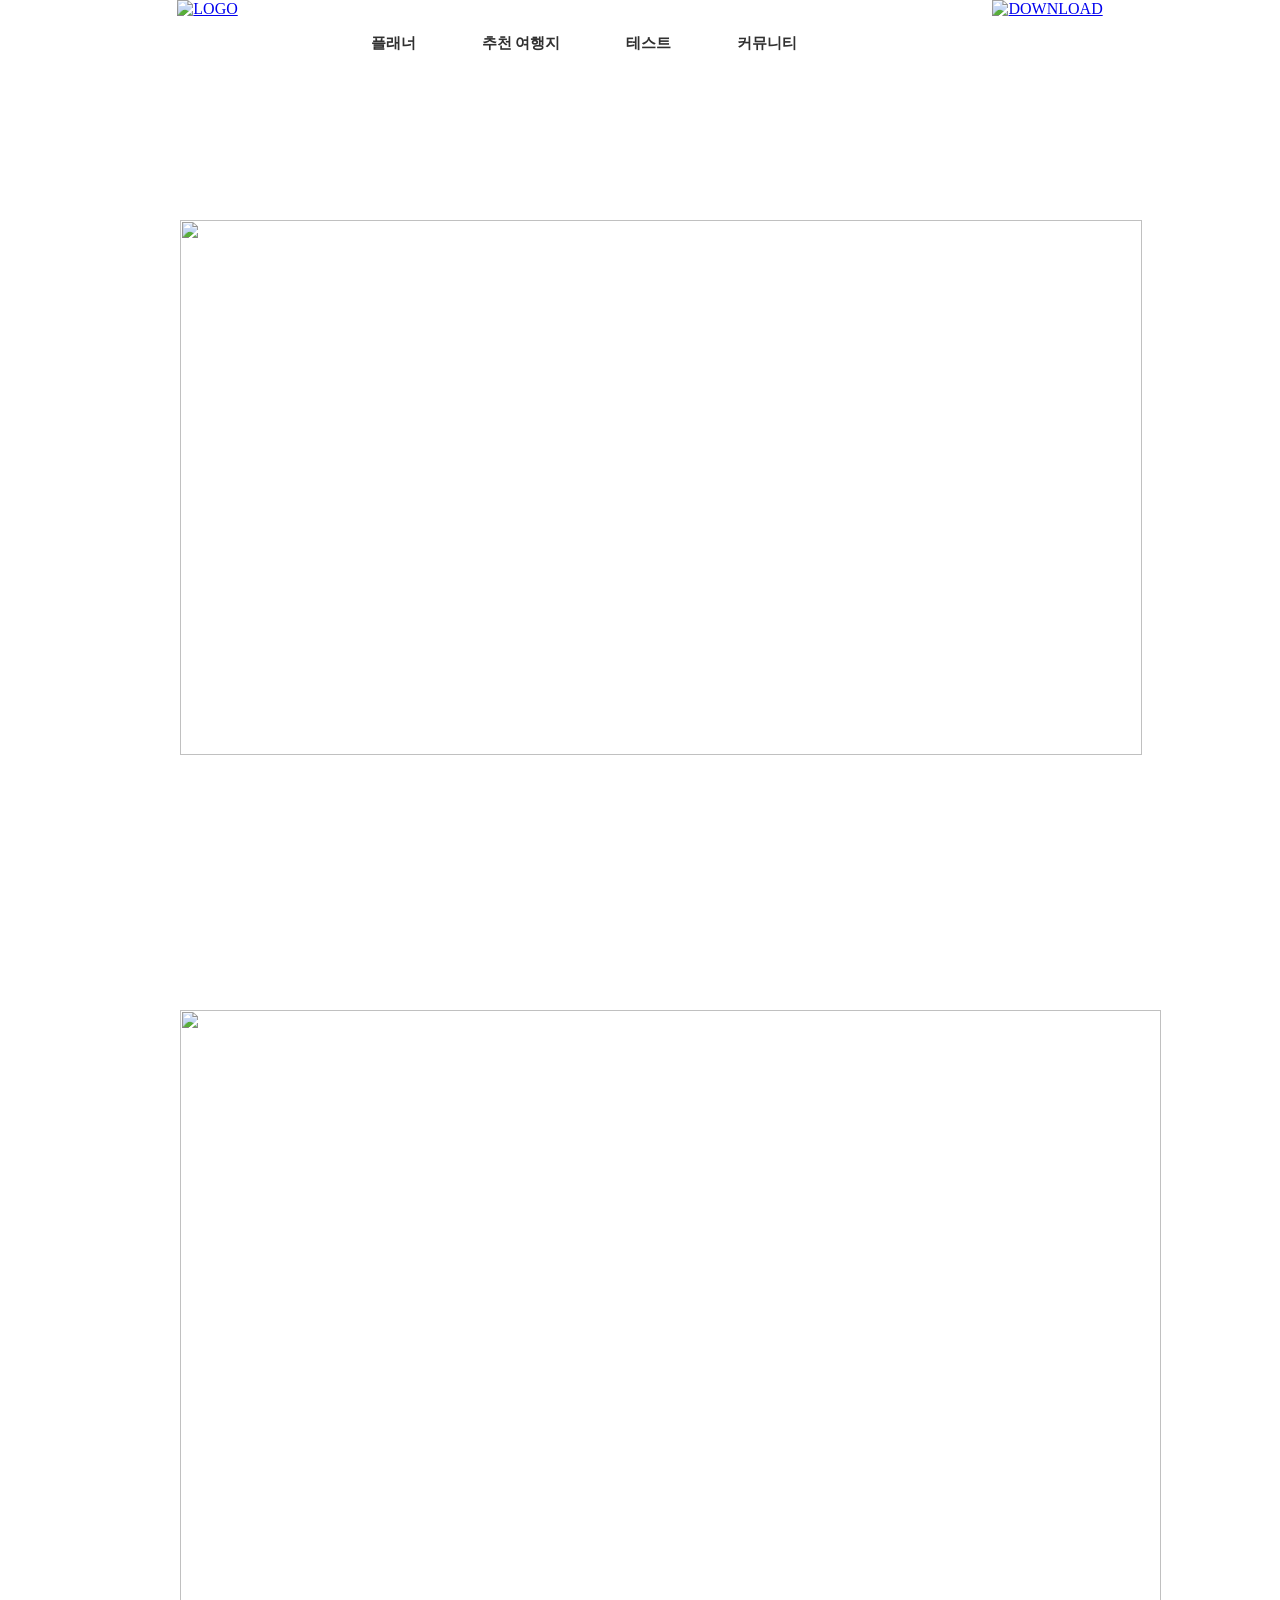
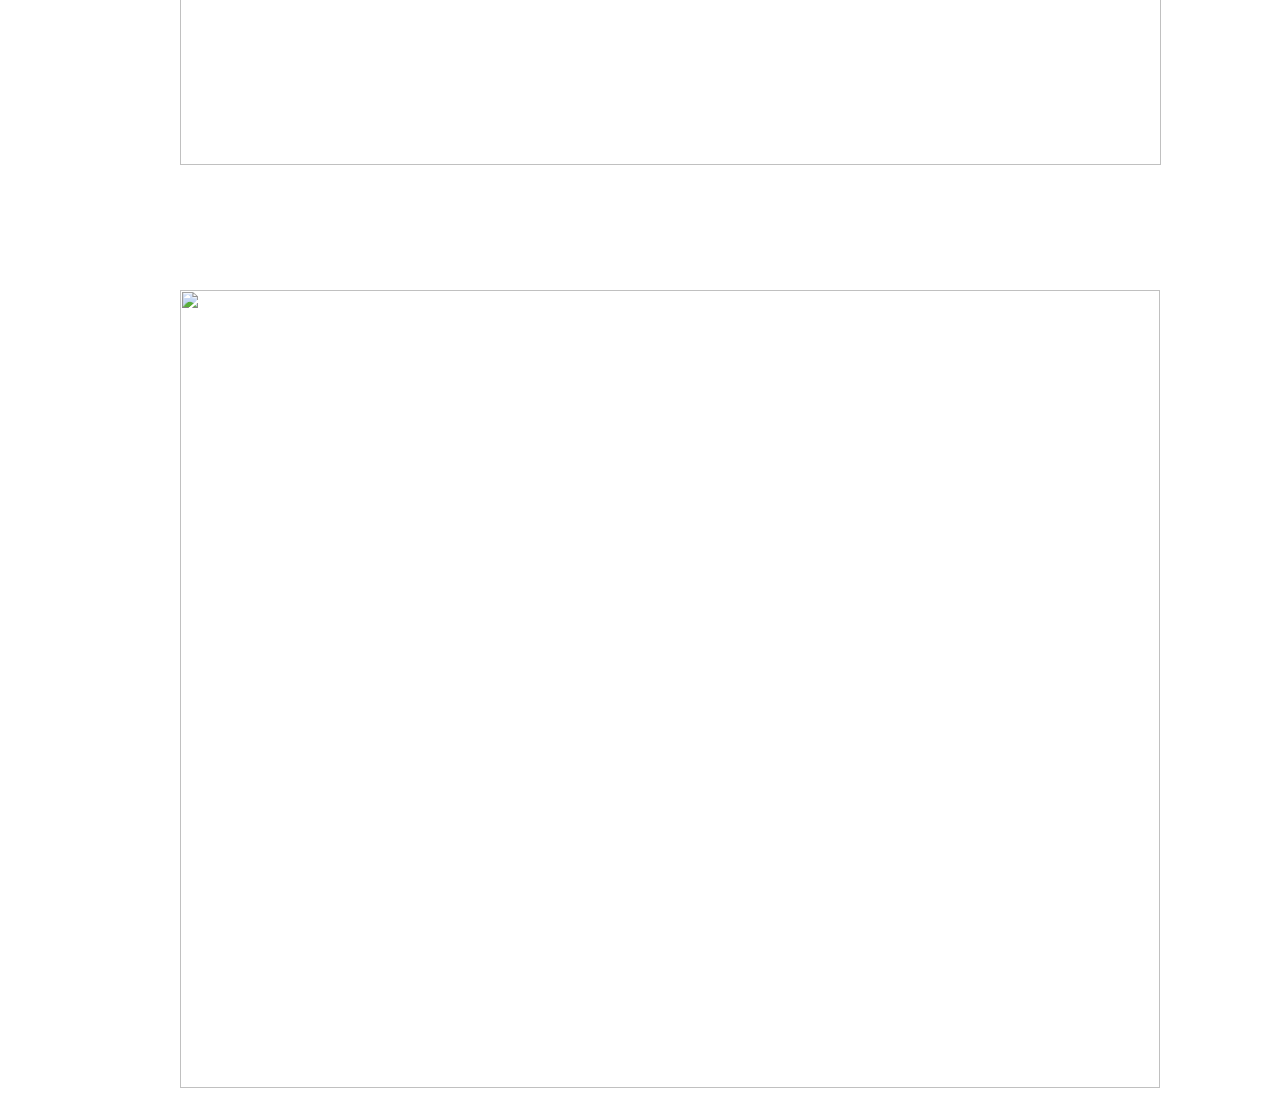
==== main_page/index.html @ 86fd366f "Modify header design" ====
<!DOCTYPE html>
<html lang="en">
<head>
    <meta charset="UTF-8">
    <meta http-equiv="X-UA-Compatible" content="IE=edge">
    <meta name="viewport" content="width=device-width, initial-scale=1.0">
    <link rel="stylesheet" href="header.css">
    <title>Web example</title>
</head>
  <body>
    <div class="wrapper">
      <header class="header" id="header">
        <div class="logo"><a href="index.html"><img src="/Users/dajin/js-entrip/img/main_page/logo.png" alt="LOGO"></a></div>
        <ul>
          <li class="menu"><a href="#planner" class="navLinks">플래너</a></li>
          <li class="menu"><a href="#recommand" class="navLinks">추천 여행지</a></li>
          <li class="menu"><a href="#test" class="navLinks">테스트</a></li>
          <li class="menu"><a href="#community" class="navLinks">커뮤니티</a></li>
        </ul>
        <div class="link"><a href="#download"><img src="/Users/dajin/js-entrip/img/main_page/download.png" alt="DOWNLOAD"></a></div>
      </header>
      <main class="page-wrapper">
        <section id="planner" class="wrapper sytle2 special scroll effect1" >
          <a href="file:///Users/dajin/js-entrip/planner_page/dateragepicker.html">
          <img src="/Users/dajin/js-entrip/img/main_page/planner.png"></section></a>
        <section id="recommand" class="wrapper style2 special scroll effect1">
          <img src="/Users/dajin/js-entrip/img/main_page/recommand.png"></section>
        <section id="community" class="wrapper style2 special scroll effect1">
          <img src="i/Users/dajin/js-entrip/img/main_page/community.png"></section>
      </main>
    </div>
  </body>
</html>
---- main_page/header.css ----
@import 'home.css';

@keyframes scale-up-center {
  0% {
      transform: scale(1)
  }

  100% {
      transform: scale(1.1)
  }
}

@media only screen and (min-width:1200px) {
  .wrapper {
      max-width: 980px;
      margin: 0 auto;
      height: 100vh;
      display: flex;
    }

    .header {
      max-width: 980px;
      display: flex;
    }
  }

.header {
  display: flex;
  position: fixed; /* Modified it as sticky on purpose in style.css */
  height: 80px;
  width: 100%;
  background-color: #ffffff;
  text-align: center;
    justify-content: center;
}

.logo img {
  width: 160px;
  height: 80px;
  margin: 0 102px 0 0;
  object-fit: contain;
}

.header ul {
  list-style: none;
  margin: 0;
  padding: 0;
  white-space: nowrap
}

#header ul>li {
  display: inline-block;
  padding: 0;
  margin: 7% auto;
}

#header ul>li>a {
  height: 80px;
}

.menu> a {
  background-color: transparent; /* from normalize.css v8.0.1 */
  text-decoration: none;
  border: 0;
  color: #303030;
  font-size: 15px;
  padding: 0 31px;
  font-weight: bold;
}

.link img {
  width: 98px;
  height: 80px;
  margin: 0 0 0 164px;
  object-fit: contain;
}

  /* 마우스 올리면 애니메이션 */
  #header .menu:hover, #header .logo:hover, #header .link:hover {
    animation: scale-up-center 0.4s ease-in-out both;
  }

  #header .menu>a:hover {
    color: #0096dc;
  }
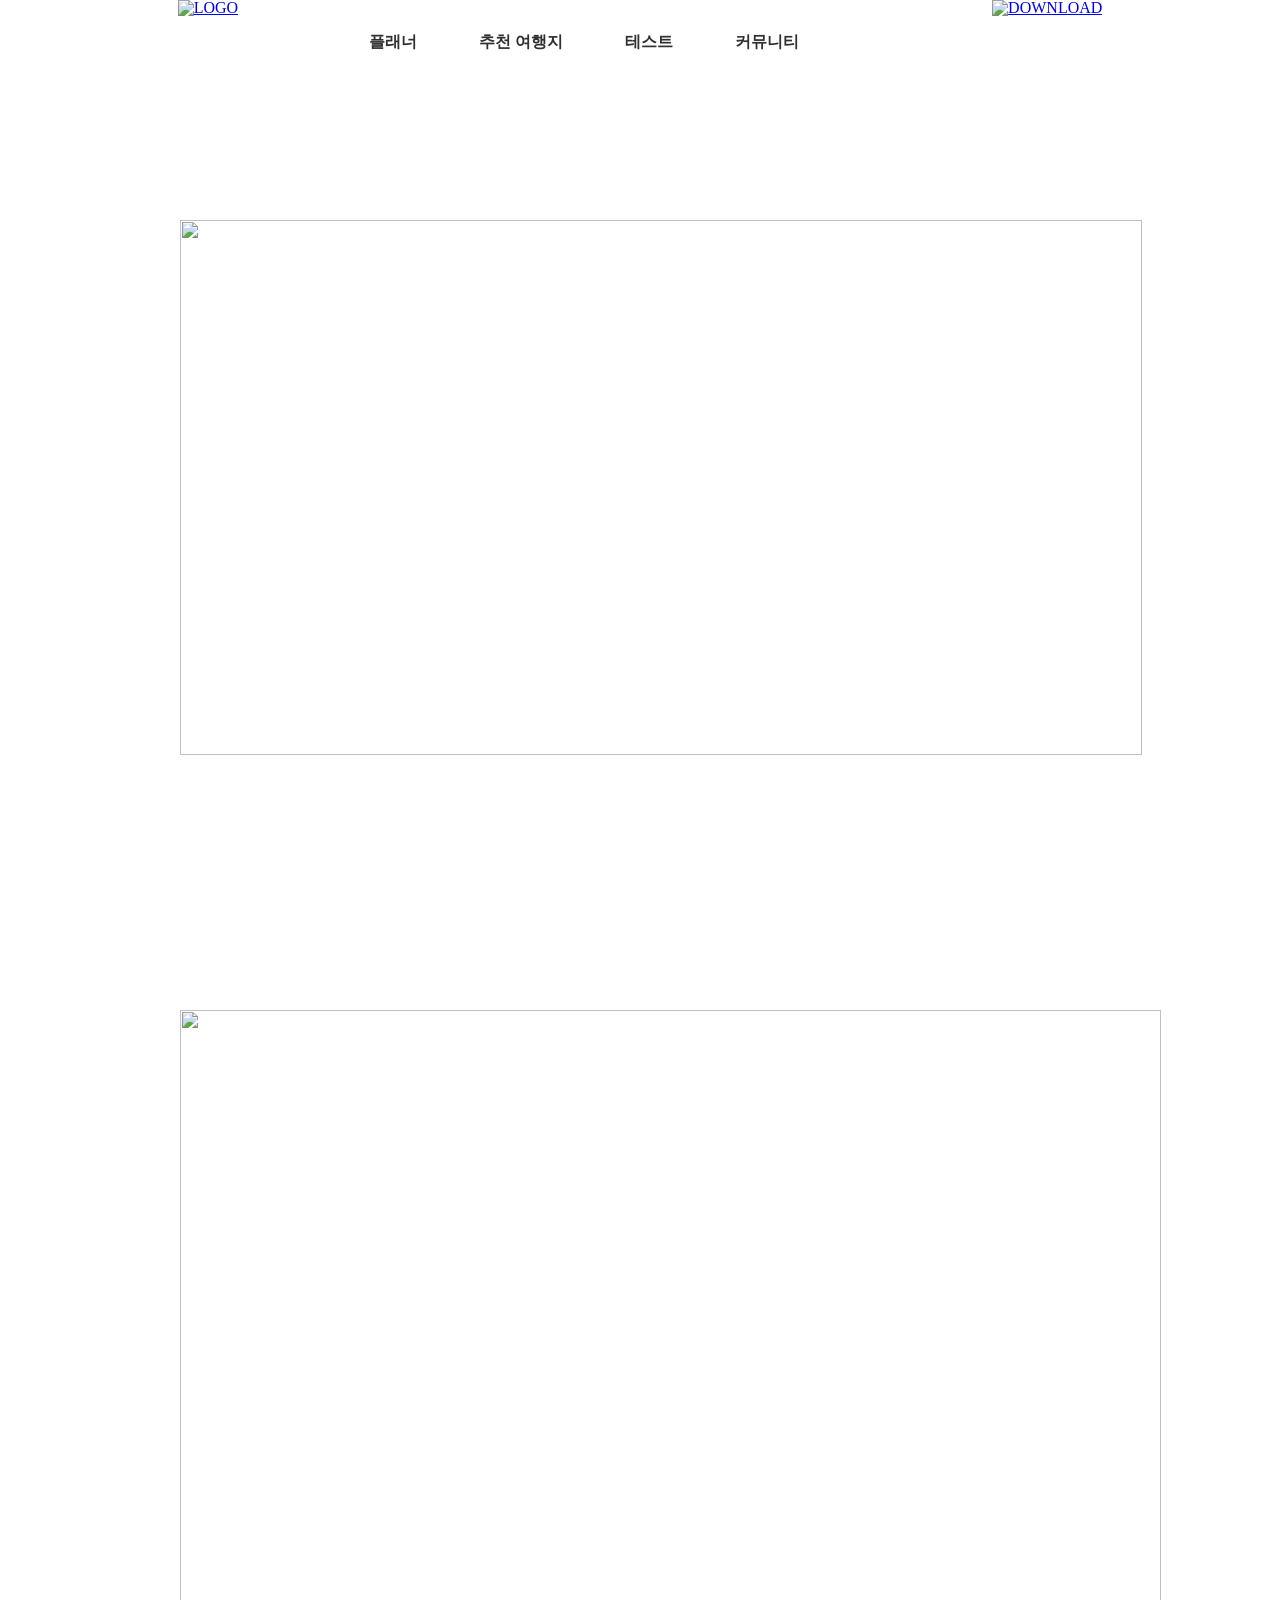
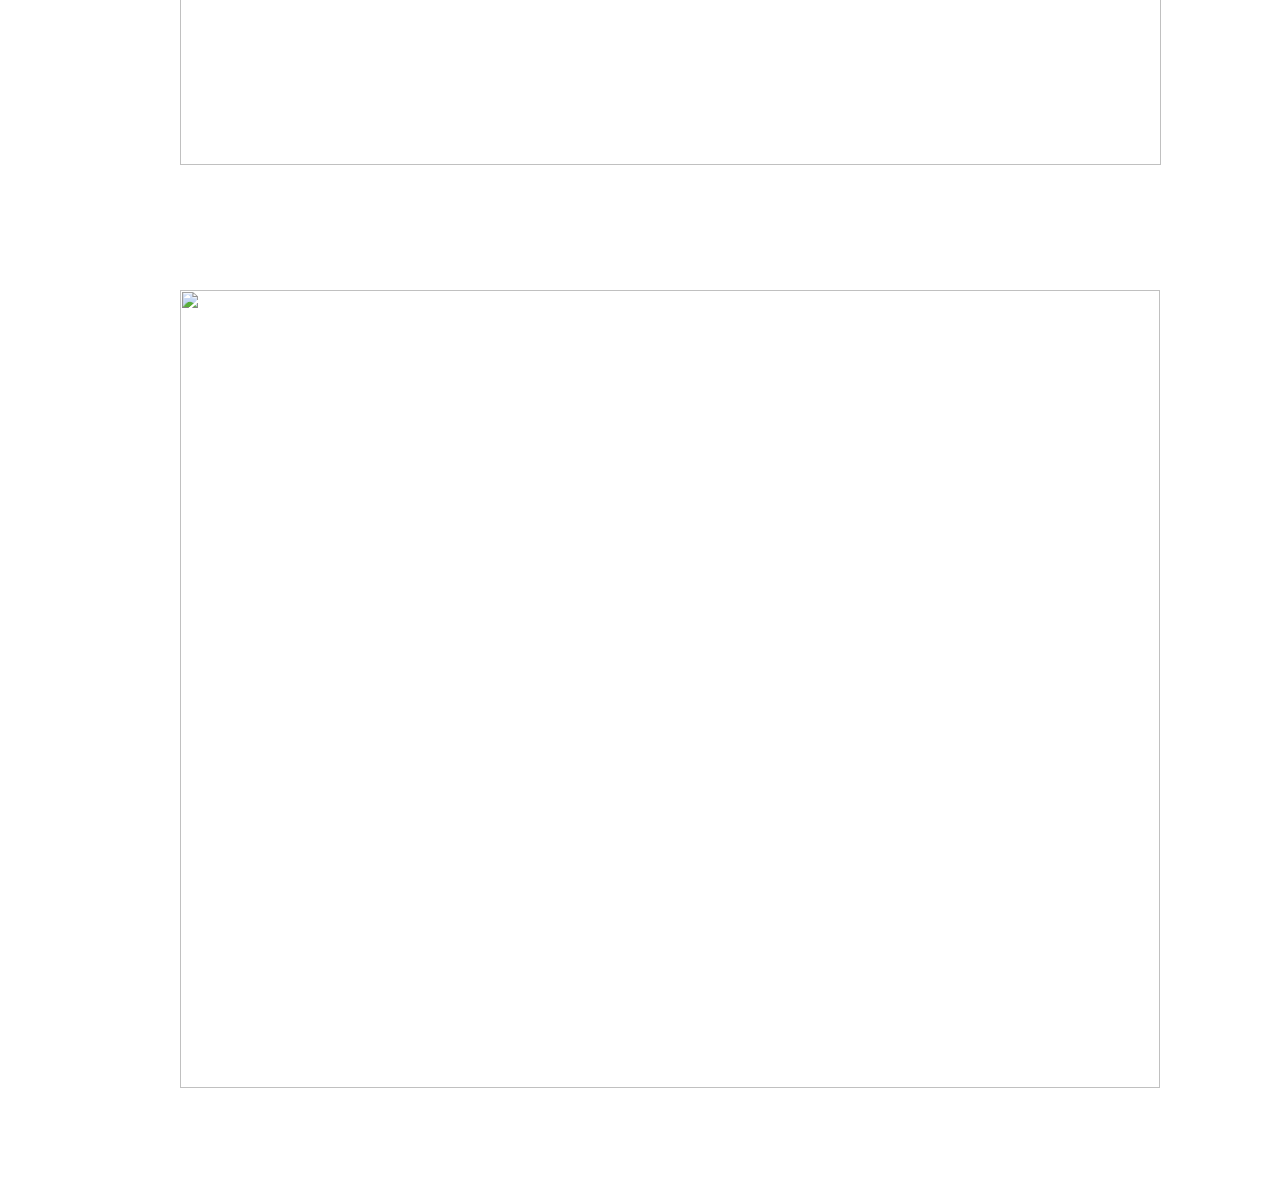
==== commit d286461f: "Set reset.css" ====
--- a/main_page/index.html
+++ b/main_page/index.html
@@ -4,6 +4,7 @@
     <meta charset="UTF-8">
     <meta http-equiv="X-UA-Compatible" content="IE=edge">
     <meta name="viewport" content="width=device-width, initial-scale=1.0">
+    <link rel="stylesheet" href="reset.css">
     <link rel="stylesheet" href="header.css">
     <title>Web example</title>
 </head>
@@ -21,12 +22,13 @@
       </header>
       <main class="page-wrapper">
         <section id="planner" class="wrapper sytle2 special scroll effect1" >
-          <a href="file:///Users/dajin/js-entrip/planner_page/dateragepicker.html">
+          <a href="/Users/dajin/js-entrip/planner_page/dateragepicker.html">
           <img src="/Users/dajin/js-entrip/img/main_page/planner.png"></section></a>
         <section id="recommand" class="wrapper style2 special scroll effect1">
           <img src="/Users/dajin/js-entrip/img/main_page/recommand.png"></section>
         <section id="community" class="wrapper style2 special scroll effect1">
-          <img src="i/Users/dajin/js-entrip/img/main_page/community.png"></section>
+          <a href="/Users/dajin/js-entrip/community_page/community.html">
+            <img src="/Users/dajin/js-entrip/img/main_page/community.png"></section></a>
       </main>
     </div>
   </body>
--- a/main_page/header.css
+++ b/main_page/header.css
@@ -10,18 +10,11 @@
   }
 }
 
-@media only screen and (min-width:1200px) {
   .wrapper {
-      max-width: 980px;
-      margin: 0 auto;
-      height: 100vh;
-      display: flex;
-    }
-
-    .header {
-      max-width: 980px;
-      display: flex;
-    }
+    max-width: 980px;
+    margin: 0 auto;
+    height: 100vh;
+    display: flex;
   }
 
 .header {
@@ -32,6 +25,7 @@
   background-color: #ffffff;
   text-align: center;
     justify-content: center;
+    max-width: 980px;
 }
 
 .logo img {
@@ -54,17 +48,13 @@
   margin: 7% auto;
 }
 
-#header ul>li>a {
-  height: 80px;
-}
-
 .menu> a {
   background-color: transparent; /* from normalize.css v8.0.1 */
   text-decoration: none;
   border: 0;
   color: #303030;
-  font-size: 15px;
-  padding: 0 31px;
+  font-size: 16px;
+  padding: 0 29px;
   font-weight: bold;
 }
 
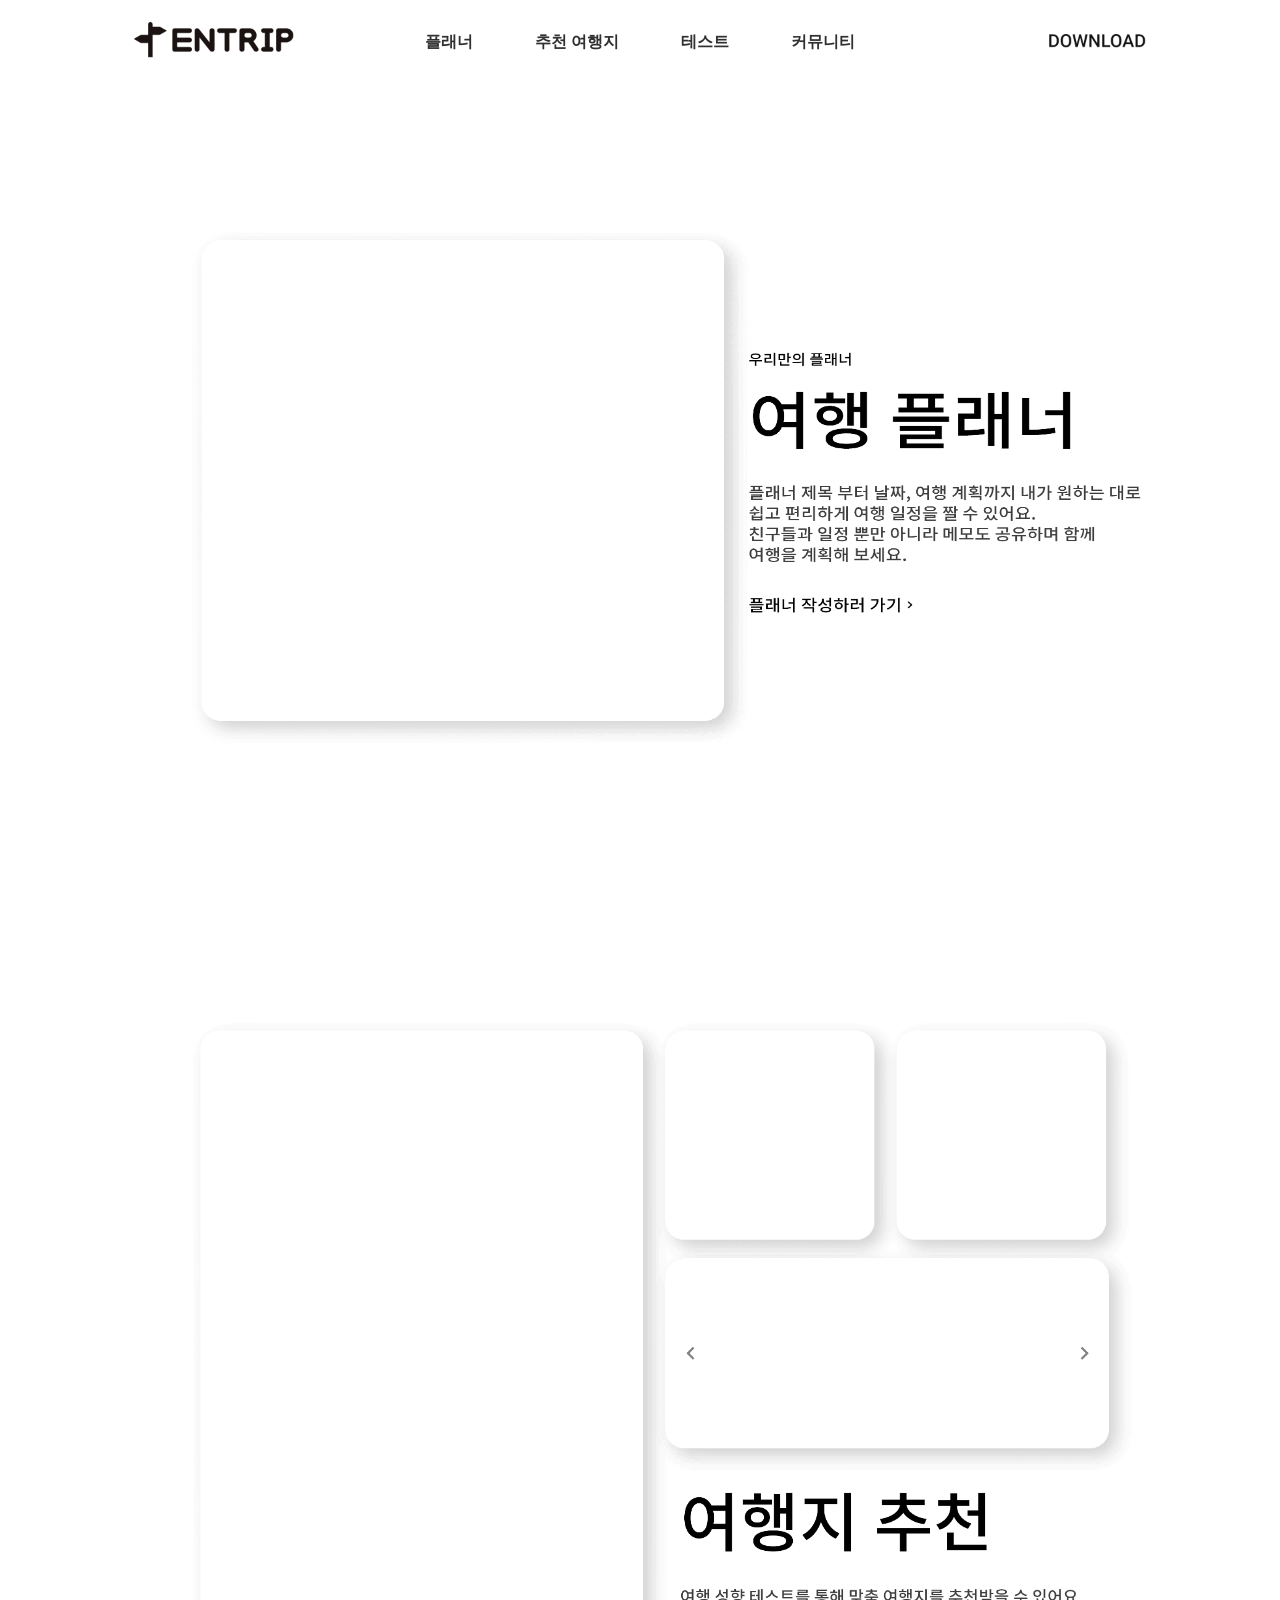
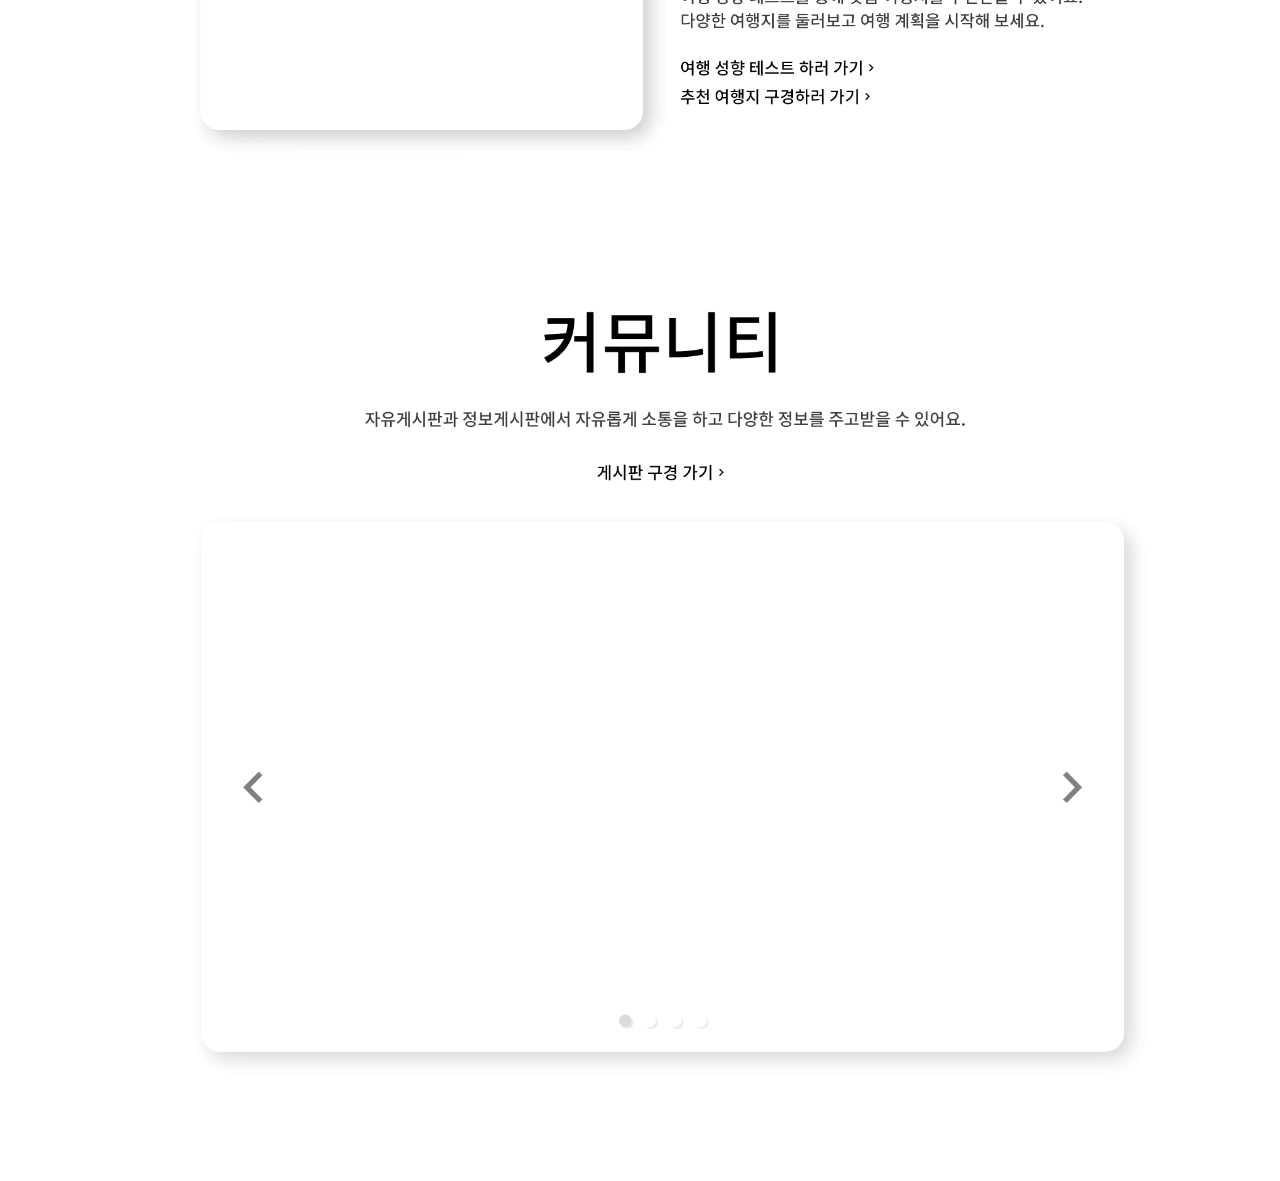
==== commit 487b00f3: "Modify image and href's url" ====
--- a/main_page/index.html
+++ b/main_page/index.html
@@ -11,24 +11,24 @@
   <body>
     <div class="wrapper">
       <header class="header" id="header">
-        <div class="logo"><a href="index.html"><img src="/Users/dajin/js-entrip/img/main_page/logo.png" alt="LOGO"></a></div>
+        <div class="logo"><a href="index.html"><img src="../img/main_page/logo.png" alt="LOGO"></a></div>
         <ul>
           <li class="menu"><a href="#planner" class="navLinks">플래너</a></li>
           <li class="menu"><a href="#recommand" class="navLinks">추천 여행지</a></li>
           <li class="menu"><a href="#test" class="navLinks">테스트</a></li>
           <li class="menu"><a href="#community" class="navLinks">커뮤니티</a></li>
         </ul>
-        <div class="link"><a href="#download"><img src="/Users/dajin/js-entrip/img/main_page/download.png" alt="DOWNLOAD"></a></div>
+        <div class="link"><a href="#download"><img src="../img/main_page/download.png" alt="DOWNLOAD"></a></div>
       </header>
       <main class="page-wrapper">
         <section id="planner" class="wrapper sytle2 special scroll effect1" >
-          <a href="/Users/dajin/js-entrip/planner_page/dateragepicker.html">
-          <img src="/Users/dajin/js-entrip/img/main_page/planner.png"></section></a>
+          <a href="../planner_page/planner.html">
+          <img src="../img/main_page/planner.png"></section></a>
         <section id="recommand" class="wrapper style2 special scroll effect1">
-          <img src="/Users/dajin/js-entrip/img/main_page/recommand.png"></section>
+          <img src="../img/main_page/recommand.png"></section>
         <section id="community" class="wrapper style2 special scroll effect1">
-          <a href="/Users/dajin/js-entrip/community_page/community.html">
-            <img src="/Users/dajin/js-entrip/img/main_page/community.png"></section></a>
+          <a href="../community_page/community.html">
+            <img src="../img/main_page/community.png"></section></a>
       </main>
     </div>
   </body>
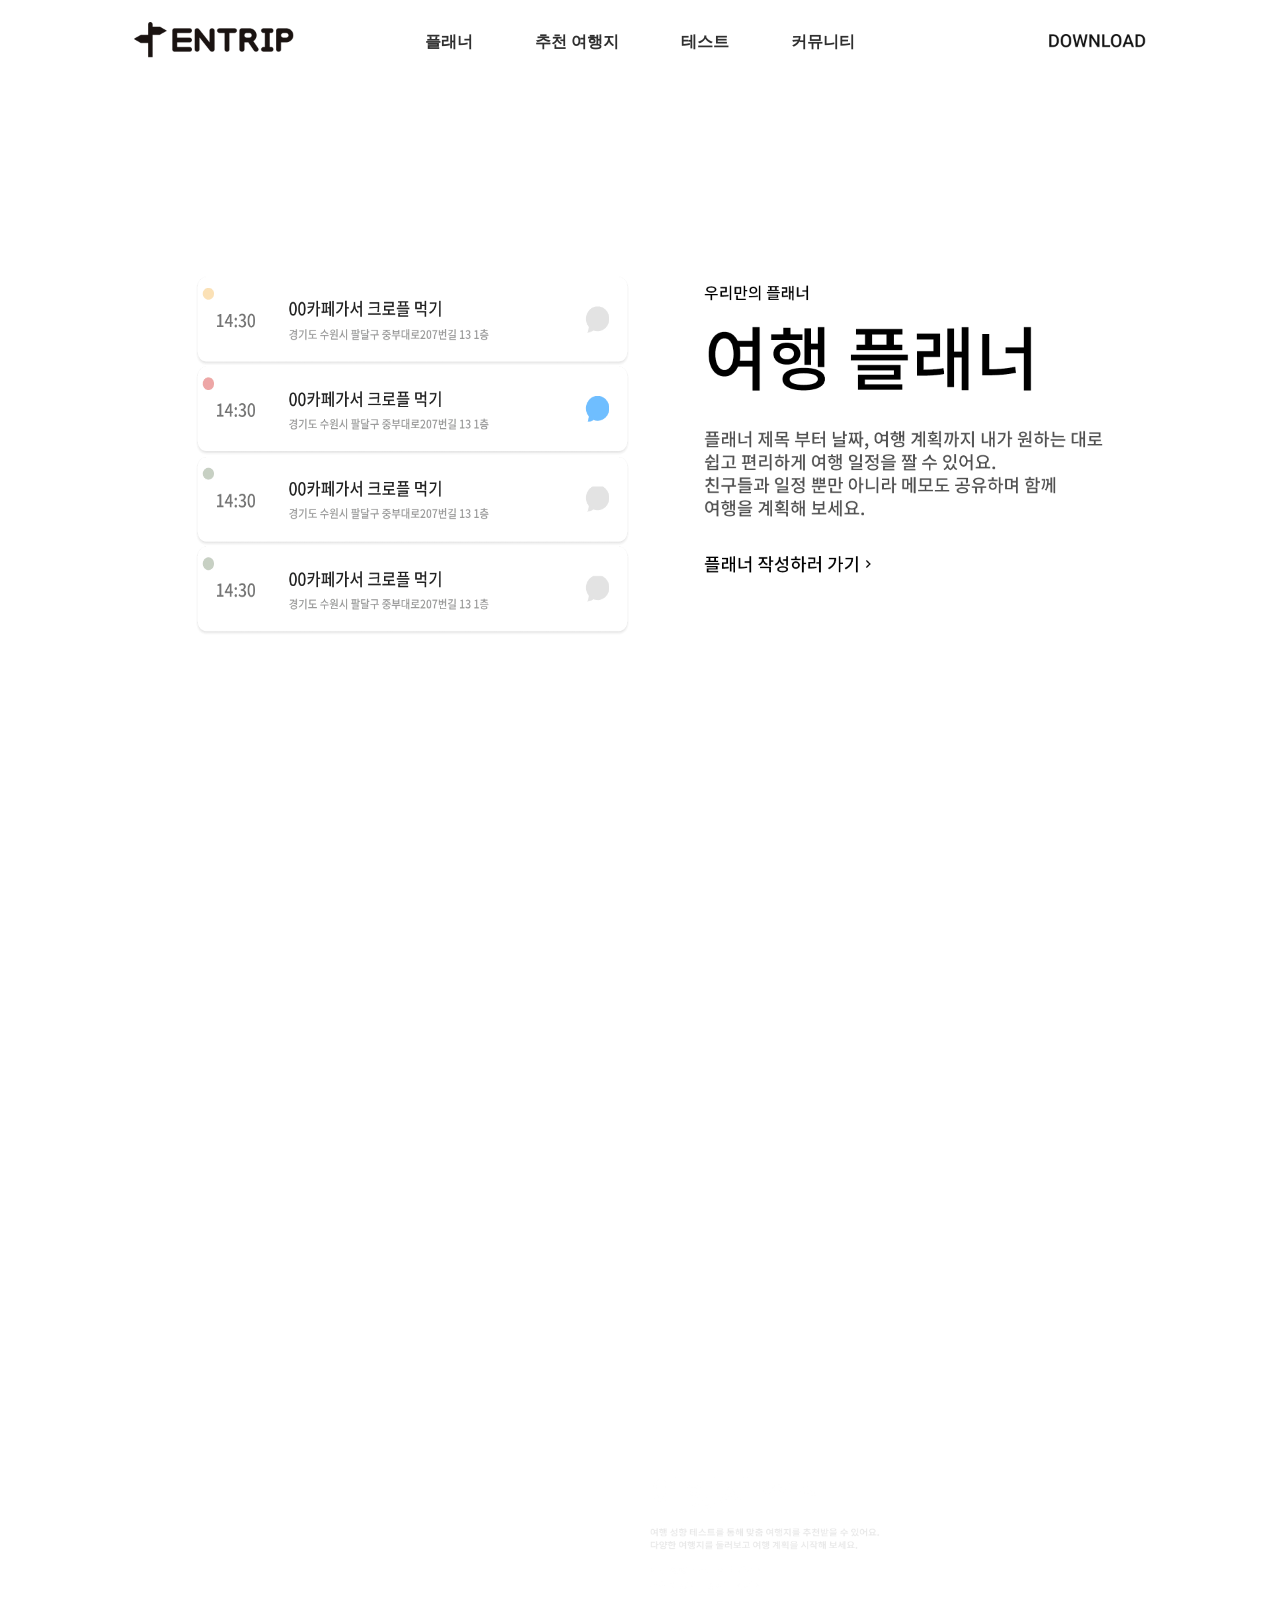
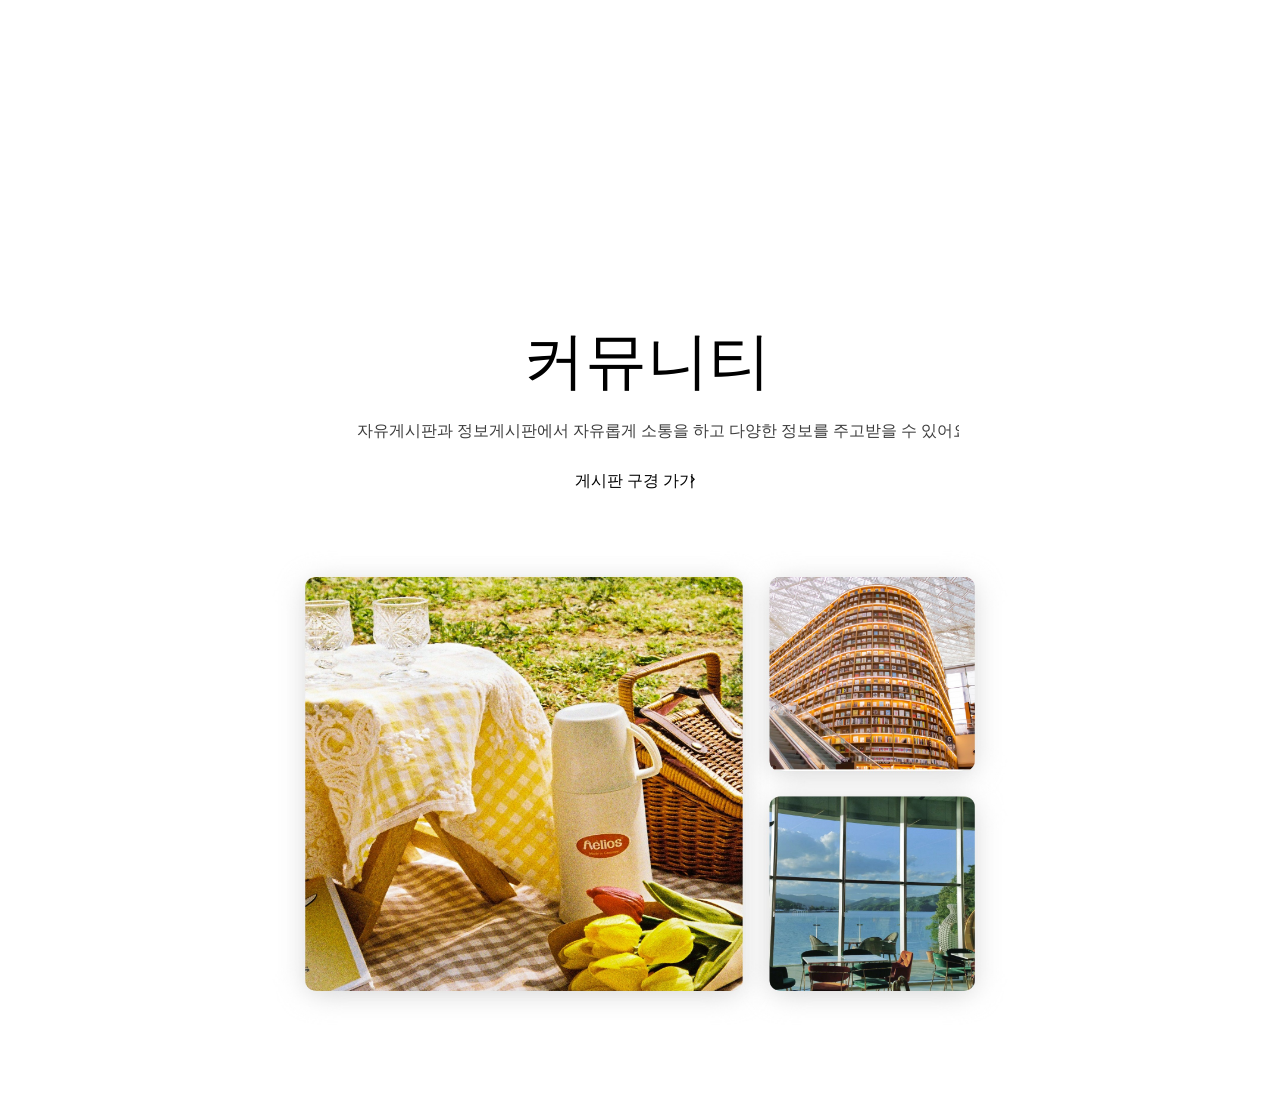
==== commit 44442826: "Modify design main page" ====
--- a/main_page/index.html
+++ b/main_page/index.html
@@ -22,13 +22,23 @@
       </header>
       <main class="page-wrapper">
         <section id="planner" class="wrapper sytle2 special scroll effect1" >
-          <a href="../planner_page/planner.html">
-          <img src="../img/main_page/planner.png"></section></a>
+          <li class="p1">
+            <img class="p2" src="../img/main_page/planner_1.png">
+            <a href="../planner_page/planner.html">
+              <img class="p3" src="../img/main_page/planner_2.png"></a>
+          </li></section>
         <section id="recommand" class="wrapper style2 special scroll effect1">
-          <img src="../img/main_page/recommand.png"></section>
+          <li class="r1">
+            <a href="#recommand">
+              <img class="r2" src="../img/main_page/recommand_2.png"></a>
+          </li></section>
         <section id="community" class="wrapper style2 special scroll effect1">
-          <a href="../community_page/community.html">
-            <img src="../img/main_page/community.png"></section></a>
+          <li class="c1">
+            <a href="../community_page/community_free.html">
+              <img class="c2" src="../img/main_page/community_1.svg"></a>
+              <img class="c3" src="../img/main_page/community_2.jpg">
+          </li>
+          </section>
       </main>
     </div>
   </body>
--- a/main_page/header.css
+++ b/main_page/header.css
@@ -24,8 +24,8 @@
   width: 100%;
   background-color: #ffffff;
   text-align: center;
-    justify-content: center;
-    max-width: 980px;
+  justify-content: center;
+  max-width: 980px;
 }
 
 .logo img {
